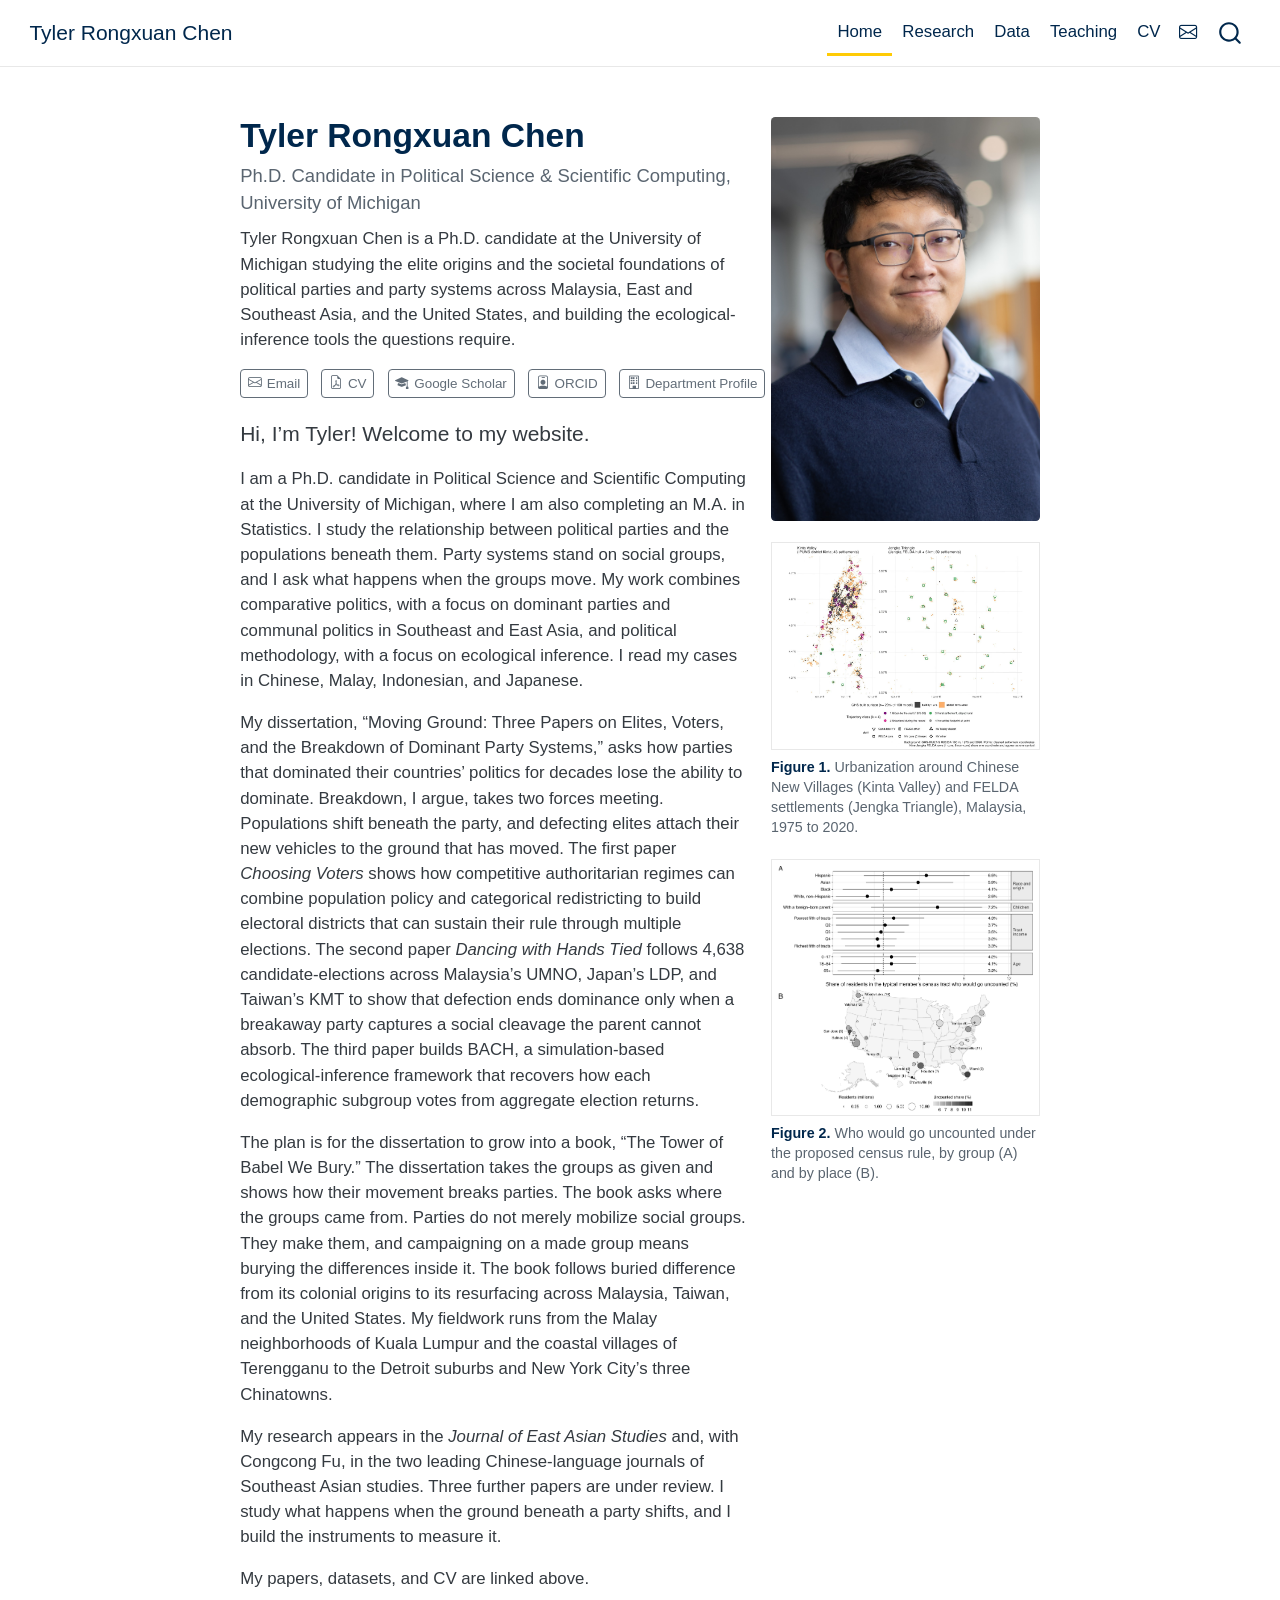
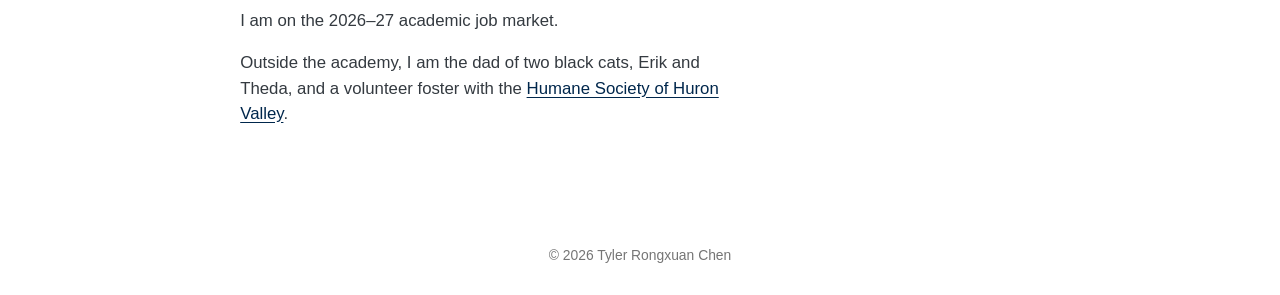
==== index.html @ 6d7e699d "Built site for gh-pages" ====
<!DOCTYPE html>
<html xmlns="http://www.w3.org/1999/xhtml" lang="en" xml:lang="en"><head>

<meta charset="utf-8">
<meta name="generator" content="quarto-1.10.18">

<meta name="viewport" content="width=device-width, initial-scale=1.0, user-scalable=yes">

<meta name="description" content="Tyler Rongxuan Chen is a Ph.D.&nbsp;candidate at the University of Michigan studying the elite origins and the societal foundations of political parties and party systems across Malaysia, East and Southeast Asia, and the United States, and building the ecological-inference tools the questions require.">

<title>Tyler Rongxuan Chen</title>
<style>
/* Default styles provided by pandoc.
** See https://pandoc.org/MANUAL.html#variables-for-html for config info.
*/
span.smallcaps{font-variant: small-caps;}
div.columns{display: flex; gap: 1.5em;}
div.column{flex: auto;}
@media screen {
div.columns{gap: min(4vw, 1.5em);}
div.column{overflow-x: auto;}
}
div.hanging-indent{margin-left: 1.5em; text-indent: -1.5em;}
ul.task-list{list-style: none;}
ul.task-list li input[type="checkbox"] {
  width: 0.8em;
  margin: 0 0.8em 0.2em -1em; /* quarto-specific, see https://github.com/quarto-dev/quarto-cli/issues/4556 */ 
  vertical-align: middle;
}
</style>


<script src="site_libs/quarto-nav/quarto-nav.js"></script>
<script src="site_libs/clipboard/clipboard.min.js"></script>
<script src="site_libs/quarto-search/autocomplete.umd.js"></script>
<script src="site_libs/quarto-search/fuse.min.js"></script>
<script src="site_libs/quarto-search/quarto-search.js"></script>
<meta name="quarto:offset" content="./">
<script src="site_libs/quarto-html/quarto.js" type="module"></script>
<script src="site_libs/quarto-html/tabsets/tabsets.js" type="module"></script>
<script src="site_libs/quarto-html/popper.min.js"></script>
<script src="site_libs/quarto-html/tippy.umd.min.js"></script>
<link href="site_libs/quarto-html/tippy.css" rel="stylesheet">
<link href="site_libs/quarto-html/quarto-syntax-highlighting-64a204ab8560d761af7679ceaba22944.css" rel="stylesheet" id="quarto-text-highlighting-styles">
<script src="site_libs/bootstrap/bootstrap.min.js"></script>
<link href="site_libs/bootstrap/bootstrap-icons.css" rel="stylesheet">
<link href="site_libs/bootstrap/bootstrap-eb3398a969c395e9f1d184f78f2f8f6f.min.css" rel="stylesheet" append-hash="true" id="quarto-bootstrap" data-mode="light">
<script src="site_libs/quarto-contrib/glightbox/glightbox.min.js"></script>
<link href="site_libs/quarto-contrib/glightbox/glightbox.min.css" rel="stylesheet">
<link href="site_libs/quarto-contrib/glightbox/lightbox.css" rel="stylesheet">
<script id="quarto-search-options" type="application/json">{
  "location": "navbar",
  "copy-button": false,
  "collapse-after": 3,
  "panel-placement": "end",
  "type": "overlay",
  "limit": 50,
  "keyboard-shortcut": [
    "f",
    "/",
    "s"
  ],
  "show-item-context": false,
  "language": {
    "search-no-results-text": "No results",
    "search-matching-documents-text": "matching documents",
    "search-copy-link-title": "Copy link to search",
    "search-hide-matches-text": "Hide additional matches",
    "search-more-match-text": "more match in this document",
    "search-more-matches-text": "more matches in this document",
    "search-clear-button-title": "Clear",
    "search-text-placeholder": "",
    "search-detached-cancel-button-title": "Cancel",
    "search-submit-button-title": "Submit",
    "search-label": "Search"
  }
}</script>


<meta property="og:title" content="Tyler Rongxuan Chen">
<meta property="og:description" content="Tyler Rongxuan Chen is a Ph.D.&nbsp;candidate at the University of Michigan studying the elite origins and the societal foundations of political parties and party systems across Malaysia, East and Southeast Asia, and the United States, and building the ecological-inference tools the questions require.">
<meta property="og:image" content="https://tylerrongxuanchen.github.io/assets/profile.jpg">
<meta property="og:site_name" content="Tyler Rongxuan Chen">
<meta name="twitter:title" content="Tyler Rongxuan Chen">
<meta name="twitter:description" content="Tyler Rongxuan Chen is a Ph.D.&nbsp;candidate at the University of Michigan studying the elite origins and the societal foundations of political parties and party systems across Malaysia, East and Southeast Asia, and the United States, and building the ecological-inference tools the questions require.">
<meta name="twitter:image" content="https://tylerrongxuanchen.github.io/assets/profile.jpg">
<meta name="twitter:card" content="summary_large_image">
</head>

<body class="nav-fixed fullcontent quarto-light">

<div id="quarto-search-results"></div>
  <header id="quarto-header" class="headroom fixed-top">
    <nav class="navbar navbar-expand-lg " data-bs-theme="dark">
      <div class="navbar-container container-fluid">
      <div class="navbar-brand-container mx-auto">
    <a class="navbar-brand" href="./index.html">
    <span class="navbar-title">Tyler Rongxuan Chen</span>
    </a>
  </div>
            <div id="quarto-search" class="" title="Search"></div>
          <button class="navbar-toggler" type="button" data-bs-toggle="collapse" data-bs-target="#navbarCollapse" aria-controls="navbarCollapse" role="menu" aria-expanded="false" aria-label="Toggle navigation" onclick="if (window.quartoToggleHeadroom) { window.quartoToggleHeadroom(); }">
  <span class="navbar-toggler-icon"></span>
</button>
          <div class="collapse navbar-collapse" id="navbarCollapse">
            <ul class="navbar-nav navbar-nav-scroll ms-auto">
  <li class="nav-item">
    <a class="nav-link active" href="./index.html" aria-current="page"> 
<span class="menu-text">Home</span></a>
  </li>  
  <li class="nav-item">
    <a class="nav-link" href="./research.html"> 
<span class="menu-text">Research</span></a>
  </li>  
  <li class="nav-item">
    <a class="nav-link" href="./data.html"> 
<span class="menu-text">Data</span></a>
  </li>  
  <li class="nav-item">
    <a class="nav-link" href="./teaching.html"> 
<span class="menu-text">Teaching</span></a>
  </li>  
  <li class="nav-item">
    <a class="nav-link" href="./cv.html"> 
<span class="menu-text">CV</span></a>
  </li>  
  <li class="nav-item compact">
    <a class="nav-link" href="mailto:tylercr@umich.edu"> <i class="bi bi-envelope" role="img" aria-label="Email">
</i> 
<span class="menu-text"></span></a>
  </li>  
</ul>
          </div> <!-- /navcollapse -->
            <div class="quarto-navbar-tools">
</div>
      </div> <!-- /container-fluid -->
    </nav>
</header>
<!-- content -->
<div id="quarto-content" class="quarto-container page-columns page-rows-contents page-layout-article page-navbar">
<!-- sidebar -->
<!-- margin-sidebar -->
    
<!-- main -->
<div class="quarto-about-solana column-body">
  <div class="about-entity">
    <div class="entity-contents">
      <header id="title-block-header" class="quarto-title-block default">
<div class="quarto-title">
<h1 class="title">Tyler Rongxuan Chen</h1>
<p class="subtitle lead">Ph.D.&nbsp;Candidate in Political Science &amp; Scientific Computing, University of Michigan</p>
</div>
<div>
  <div class="description">
    Tyler Rongxuan Chen is a Ph.D.&nbsp;candidate at the University of Michigan studying the elite origins and the societal foundations of political parties and party systems across Malaysia, East and Southeast Asia, and the United States, and building the ecological-inference tools the questions require.
  </div>
</div>
<div class="quarto-title-meta">
  </div>
</header> <div class="about-links">
  <a href="mailto:tylercr@umich.edu" class="about-link" rel="" target="">
    <i class="bi bi-envelope"></i>
     <span class="about-link-text">Email</span>
  </a>
  <a href="/assets/Tyler_Rongxuan_Chen_CV.pdf" class="about-link" rel="" target="">
    <i class="bi bi-file-earmark-pdf"></i>
     <span class="about-link-text">CV</span>
  </a>
  <a href="https://scholar.google.com/citations?user=xayX394AAAAJ&amp;hl=en" class="about-link" rel="" target="">
    <i class="bi bi-mortarboard-fill"></i>
     <span class="about-link-text">Google Scholar</span>
  </a>
  <a href="https://orcid.org/0009-0007-9694-5533" class="about-link" rel="" target="">
    <i class="bi bi-person-badge"></i>
     <span class="about-link-text">ORCID</span>
  </a>
  <a href="https://prod.lsa.umich.edu/polisci/people/graduate-students/tyler-chen.html" class="about-link" rel="" target="">
    <i class="bi bi-building"></i>
     <span class="about-link-text">Department Profile</span>
  </a>
</div>
      <div class="about-contents"><main class="content" id="quarto-document-content">
<div class="policy-figs">
<div class="policy-fig">
<p><a href="assets/fig_urbanization.jpg" class="lightbox" data-glightbox="description: .lightbox-desc-1;" data-gallery="policy-figs"><img src="assets/fig_urbanization.jpg" class="img-fluid" alt="Map of two Malaysian settlement regions, Kinta Valley and the Jengka Triangle, showing built surface in 1975 and added by 2020, with settlements colored by urbanization trajectory."></a></p>
<p><strong>Figure 1.</strong> Urbanization around Chinese New Villages (Kinta Valley) and FELDA settlements (Jengka Triangle), Malaysia, 1975 to 2020.</p>
</div>
<div class="policy-fig">
<p><a href="assets/fig_census_exposure.png" class="lightbox" data-glightbox="description: .lightbox-desc-2;" data-gallery="policy-figs"><img src="assets/fig_census_exposure.png" class="img-fluid" alt="Panel A shows the share of residents in the typical member's census tract who would go uncounted, by race and origin, parentage, tract income, and age. Panel B maps places by number of residents and uncounted share."></a></p>
<p><strong>Figure 2.</strong> Who would go uncounted under the proposed census rule, by group (A) and by place (B).</p>
</div>
</div>
<script>
// On wide screens, move the figures into a column under the photo.
document.addEventListener("DOMContentLoaded", function () {
  var figs = document.querySelector(".policy-figs");
  var img = document.querySelector(".quarto-about-solana .about-entity > img.about-image");
  if (!figs || !img) return;
  var home = document.createComment("policy-figs");
  figs.parentNode.insertBefore(home, figs);
  var col = document.createElement("div");
  col.className = "about-photo-col";
  var mq = window.matchMedia("(min-width: 992px)");
  function place() {
    if (mq.matches) {
      if (!col.parentNode) { img.parentNode.insertBefore(col, img); col.appendChild(img); }
      col.appendChild(figs);
    } else {
      if (col.parentNode) { col.parentNode.insertBefore(img, col); col.remove(); }
      home.parentNode.insertBefore(figs, home.nextSibling);
    }
  }
  place();
  mq.addEventListener("change", place);
});
</script>
<div class="lead">
<p>Hi, I’m Tyler! Welcome to my website.</p>
</div>
<p>I am a Ph.D.&nbsp;candidate in Political Science and Scientific Computing at the University of Michigan, where I am also completing an M.A.&nbsp;in Statistics. I study the relationship between political parties and the populations beneath them. Party systems stand on social groups, and I ask what happens when the groups move. My work combines comparative politics, with a focus on dominant parties and communal politics in Southeast and East Asia, and political methodology, with a focus on ecological inference. I read my cases in Chinese, Malay, Indonesian, and Japanese.</p>
<p>My dissertation, “Moving Ground: Three Papers on Elites, Voters, and the Breakdown of Dominant Party Systems,” asks how parties that dominated their countries’ politics for decades lose the ability to dominate. Breakdown, I argue, takes two forces meeting. Populations shift beneath the party, and defecting elites attach their new vehicles to the ground that has moved. The first paper <em>Choosing Voters</em> shows how competitive authoritarian regimes can combine population policy and categorical redistricting to build electoral districts that can sustain their rule through multiple elections. The second paper <em>Dancing with Hands Tied</em> follows 4,638 candidate-elections across Malaysia’s UMNO, Japan’s LDP, and Taiwan’s KMT to show that defection ends dominance only when a breakaway party captures a social cleavage the parent cannot absorb. The third paper builds BACH, a simulation-based ecological-inference framework that recovers how each demographic subgroup votes from aggregate election returns.</p>
<p>The plan is for the dissertation to grow into a book, “The Tower of Babel We Bury.” The dissertation takes the groups as given and shows how their movement breaks parties. The book asks where the groups came from. Parties do not merely mobilize social groups. They make them, and campaigning on a made group means burying the differences inside it. The book follows buried difference from its colonial origins to its resurfacing across Malaysia, Taiwan, and the United States. My fieldwork runs from the Malay neighborhoods of Kuala Lumpur and the coastal villages of Terengganu to the Detroit suburbs and New York City’s three Chinatowns.</p>
<p>My research appears in the <em>Journal of East Asian Studies</em> and, with Congcong Fu, in the two leading Chinese-language journals of Southeast Asian studies. Three further papers are under review. I study what happens when the ground beneath a party shifts, and I build the instruments to measure it.</p>
<p>My papers, datasets, and CV are linked above.</p>
<p>I am on the 2026–27 academic job market.</p>
<p>Outside the academy, I am the dad of two black cats, Erik and Theda, and a volunteer foster with the <a href="https://www.hshv.org/">Humane Society of Huron Valley</a>.</p>
<script type="application/ld+json">
{
  "@context": "https://schema.org",
  "@type": "Person",
  "@id": "https://tylerrongxuanchen.github.io/#person",
  "name": "Tyler Rongxuan Chen",
  "url": "https://tylerrongxuanchen.github.io/",
  "image": "https://tylerrongxuanchen.github.io/assets/profile.jpg",
  "jobTitle": "Ph.D. Candidate in Political Science and Scientific Computing",
  "description": "Political scientist studying the elite origins and the societal foundations of political parties and party systems, and building ecological-inference tools to recover group voting behavior, with fieldwork and data work on Malaysia, Taiwan, Japan, Indonesia, and the United States.",
  "email": "mailto:tylercr@umich.edu",
  "affiliation": {
    "@type": "CollegeOrUniversity",
    "name": "University of Michigan",
    "department": "Department of Political Science"
  },
  "alumniOf": {
    "@type": "CollegeOrUniversity",
    "name": "University of Michigan"
  },
  "knowsAbout": [
    "Comparative politics",
    "Political methodology",
    "Political parties and party systems",
    "Elections and electoral behavior",
    "Ecological inference",
    "Spatial analysis",
    "Measurement error",
    "Ethnic and urban-rural cleavages",
    "Malaysian politics",
    "Southeast Asian politics",
    "East Asian politics"
  ],
  "knowsLanguage": ["English", "Chinese", "Malay", "Indonesian", "Japanese"],
  "identifier": {
    "@type": "PropertyValue",
    "propertyID": "ORCID",
    "value": "0009-0007-9694-5533",
    "url": "https://orcid.org/0009-0007-9694-5533"
  },
  "sameAs": [
    "https://orcid.org/0009-0007-9694-5533",
    "https://scholar.google.com/citations?user=xayX394AAAAJ&hl=en",
    "https://prod.lsa.umich.edu/polisci/people/graduate-students/tyler-chen.html",
    "https://github.com/tylerrongxuanchen"
  ]
}
</script>


<div class="hidden" aria-hidden="true">
<div class="glightbox-desc lightbox-desc-1">
<p>Urbanization around Chinese New Villages (Kinta Valley) and FELDA settlements (Jengka Triangle), Malaysia. Built surface from GHS-BUILT-S, 1975 and 2020.</p>
</div>
<div class="glightbox-desc lightbox-desc-2">
<p>Who would go uncounted under the proposed census rule. (A) By group. (B) By place.</p>
</div>
</div>
</main></div>
    </div>
    <img src="assets/profile.jpg" class="about-image
  rounded " style="width: 16em;">
  </div>
</div>
 <!-- /main -->
<script id="quarto-html-after-body" type="application/javascript">
  window.document.addEventListener("DOMContentLoaded", function (event) {
    const isCodeAnnotation = (el) => {
      for (const clz of el.classList) {
        if (clz.startsWith('code-annotation-')) {                     
          return true;
        }
      }
      return false;
    }
    const onCopySuccess = function(e) {
      // button target
      const button = e.trigger;
      // don't keep focus
      button.blur();
      // flash "checked"
      button.classList.add('code-copy-button-checked');
      var currentTitle = button.getAttribute("title");
      button.setAttribute("title", "Copied!");
      let tooltip;
      if (window.bootstrap) {
        button.setAttribute("data-bs-toggle", "tooltip");
        button.setAttribute("data-bs-placement", "left");
        button.setAttribute("data-bs-title", "Copied!");
        tooltip = new bootstrap.Tooltip(button, 
          { trigger: "manual", 
            customClass: "code-copy-button-tooltip",
            offset: [0, -8]});
        tooltip.show();    
      }
      setTimeout(function() {
        if (tooltip) {
          tooltip.hide();
          button.removeAttribute("data-bs-title");
          button.removeAttribute("data-bs-toggle");
          button.removeAttribute("data-bs-placement");
        }
        button.setAttribute("title", currentTitle);
        button.classList.remove('code-copy-button-checked');
      }, 1000);
      // clear code selection
      e.clearSelection();
    }
    const getTextToCopy = function(trigger) {
      const outerScaffold = trigger.parentElement.cloneNode(true);
      const codeEl = outerScaffold.querySelector('code');
      for (const childEl of codeEl.children) {
        if (isCodeAnnotation(childEl)) {
          childEl.remove();
        }
      }
      return codeEl.innerText;
    }
    const clipboard = new window.ClipboardJS('.code-copy-button:not([data-in-quarto-modal])', {
      text: getTextToCopy
    });
    clipboard.on('success', onCopySuccess);
    if (window.document.getElementById('quarto-embedded-source-code-modal')) {
      const clipboardModal = new window.ClipboardJS('.code-copy-button[data-in-quarto-modal]', {
        text: getTextToCopy,
        container: window.document.getElementById('quarto-embedded-source-code-modal')
      });
      clipboardModal.on('success', onCopySuccess);
    }
      var localhostRegex = new RegExp(/^(?:http|https):\/\/localhost\:?[0-9]*\//);
      var mailtoRegex = new RegExp(/^mailto:/);
        var filterRegex = new RegExp("https:\/\/tylerrongxuanchen\.github\.io");
      var isInternal = (href) => {
          return filterRegex.test(href) || localhostRegex.test(href) || mailtoRegex.test(href);
      }
      // Inspect non-navigation links and adorn them if external
     var links = window.document.querySelectorAll('a[href]:not(.nav-link):not(.navbar-brand):not(.toc-action):not(.sidebar-link):not(.sidebar-item-toggle):not(.pagination-link):not(.no-external):not([aria-hidden]):not(.dropdown-item):not(.quarto-navigation-tool):not(.about-link)');
      for (var i=0; i<links.length; i++) {
        const link = links[i];
        if (!isInternal(link.href)) {
          // undo the damage that might have been done by quarto-nav.js in the case of
          // links that we want to consider external
          if (link.dataset.originalHref !== undefined) {
            link.href = link.dataset.originalHref;
          }
            // target, if specified
            link.setAttribute("target", "_blank");
            if (link.getAttribute("rel") === null) {
              link.setAttribute("rel", "noopener");
            }
        }
      }
    function tippyHover(el, contentFn, onTriggerFn, onUntriggerFn) {
      const config = {
        allowHTML: true,
        maxWidth: 500,
        delay: 100,
        arrow: false,
        appendTo: function(el) {
            return el.parentElement;
        },
        interactive: true,
        interactiveBorder: 10,
        theme: 'quarto',
        placement: 'bottom-start',
      };
      if (contentFn) {
        config.content = contentFn;
      }
      if (onTriggerFn) {
        config.onTrigger = onTriggerFn;
      }
      if (onUntriggerFn) {
        config.onUntrigger = onUntriggerFn;
      }
      window.tippy(el, config); 
    }
    const noterefs = window.document.querySelectorAll('a[role="doc-noteref"]');
    for (var i=0; i<noterefs.length; i++) {
      const ref = noterefs[i];
      tippyHover(ref, function() {
        // use id or data attribute instead here
        let href = ref.getAttribute('data-footnote-href') || ref.getAttribute('href');
        try { href = new URL(href).hash; } catch {}
        const id = href.replace(/^#\/?/, "");
        const note = window.document.getElementById(id);
        if (note) {
          return note.innerHTML;
        } else {
          return "";
        }
      });
    }
    const xrefs = window.document.querySelectorAll('a.quarto-xref');
    const processXRef = (id, note) => {
      // Strip column container classes
      const stripColumnClz = (el) => {
        el.classList.remove("page-full", "page-columns");
        if (el.children) {
          for (const child of el.children) {
            stripColumnClz(child);
          }
        }
      }
      stripColumnClz(note)
      if (id === null || id.startsWith('sec-')) {
        // Special case sections, only their first couple elements
        const container = document.createElement("div");
        if (note.children && note.children.length > 2) {
          container.appendChild(note.children[0].cloneNode(true));
          for (let i = 1; i < note.children.length; i++) {
            const child = note.children[i];
            if (child.tagName === "P" && child.innerText === "") {
              continue;
            } else {
              container.appendChild(child.cloneNode(true));
              break;
            }
          }
          if (window.Quarto?.typesetMath) {
            window.Quarto.typesetMath(container);
          }
          return container.innerHTML
        } else {
          if (window.Quarto?.typesetMath) {
            window.Quarto.typesetMath(note);
          }
          return note.innerHTML;
        }
      } else {
        // Remove any anchor links if they are present
        const anchorLink = note.querySelector('a.anchorjs-link');
        if (anchorLink) {
          anchorLink.remove();
        }
        if (window.Quarto?.typesetMath) {
          window.Quarto.typesetMath(note);
        }
        if (note.classList.contains("callout")) {
          return note.outerHTML;
        } else {
          return note.innerHTML;
        }
      }
    }
    for (var i=0; i<xrefs.length; i++) {
      const xref = xrefs[i];
      tippyHover(xref, undefined, function(instance) {
        instance.disable();
        let url = xref.getAttribute('href');
        let hash = undefined; 
        if (url.startsWith('#')) {
          hash = url;
        } else {
          try { hash = new URL(url).hash; } catch {}
        }
        if (hash) {
          const id = hash.replace(/^#\/?/, "");
          const note = window.document.getElementById(id);
          if (note !== null) {
            try {
              const html = processXRef(id, note.cloneNode(true));
              instance.setContent(html);
            } finally {
              instance.enable();
              instance.show();
            }
          } else {
            // See if we can fetch this
            fetch(url.split('#')[0])
            .then(res => res.text())
            .then(html => {
              const parser = new DOMParser();
              const htmlDoc = parser.parseFromString(html, "text/html");
              const note = htmlDoc.getElementById(id);
              if (note !== null) {
                const html = processXRef(id, note);
                instance.setContent(html);
              } 
            }).finally(() => {
              instance.enable();
              instance.show();
            });
          }
        } else {
          // See if we can fetch a full url (with no hash to target)
          // This is a special case and we should probably do some content thinning / targeting
          fetch(url)
          .then(res => res.text())
          .then(html => {
            const parser = new DOMParser();
            const htmlDoc = parser.parseFromString(html, "text/html");
            const note = htmlDoc.querySelector('main.content');
            if (note !== null) {
              // This should only happen for chapter cross references
              // (since there is no id in the URL)
              // remove the first header
              if (note.children.length > 0 && note.children[0].tagName === "HEADER") {
                note.children[0].remove();
              }
              const html = processXRef(null, note);
              instance.setContent(html);
            } 
          }).finally(() => {
            instance.enable();
            instance.show();
          });
        }
      }, function(instance) {
      });
    }
        let selectedAnnoteEl;
        const selectorForAnnotation = ( cell, annotation) => {
          let cellAttr = 'data-code-cell="' + cell + '"';
          let lineAttr = 'data-code-annotation="' +  annotation + '"';
          const selector = 'span[' + cellAttr + '][' + lineAttr + ']';
          return selector;
        }
        const selectCodeLines = (annoteEl) => {
          const doc = window.document;
          const targetCell = annoteEl.getAttribute("data-target-cell");
          const targetAnnotation = annoteEl.getAttribute("data-target-annotation");
          const annoteSpan = window.document.querySelector(selectorForAnnotation(targetCell, targetAnnotation));
          const lines = annoteSpan.getAttribute("data-code-lines").split(",");
          const lineIds = lines.map((line) => {
            return targetCell + "-" + line;
          })
          let top = null;
          let height = null;
          let parent = null;
          if (lineIds.length > 0) {
              //compute the position of the single el (top and bottom and make a div)
              const el = window.document.getElementById(lineIds[0]);
              top = el.offsetTop;
              height = el.offsetHeight;
              parent = el.parentElement.parentElement;
            if (lineIds.length > 1) {
              const lastEl = window.document.getElementById(lineIds[lineIds.length - 1]);
              const bottom = lastEl.offsetTop + lastEl.offsetHeight;
              height = bottom - top;
            }
            if (top !== null && height !== null && parent !== null) {
              // cook up a div (if necessary) and position it 
              let div = window.document.getElementById("code-annotation-line-highlight");
              if (div === null) {
                div = window.document.createElement("div");
                div.setAttribute("id", "code-annotation-line-highlight");
                div.style.position = 'absolute';
                parent.appendChild(div);
              }
              div.style.top = top - 2 + "px";
              div.style.height = height + 4 + "px";
              div.style.left = 0;
              let gutterDiv = window.document.getElementById("code-annotation-line-highlight-gutter");
              if (gutterDiv === null) {
                gutterDiv = window.document.createElement("div");
                gutterDiv.setAttribute("id", "code-annotation-line-highlight-gutter");
                gutterDiv.style.position = 'absolute';
                const codeCell = window.document.getElementById(targetCell);
                const gutter = codeCell.querySelector('.code-annotation-gutter');
                gutter.appendChild(gutterDiv);
              }
              gutterDiv.style.top = top - 2 + "px";
              gutterDiv.style.height = height + 4 + "px";
            }
            selectedAnnoteEl = annoteEl;
          }
        };
        const unselectCodeLines = () => {
          const elementsIds = ["code-annotation-line-highlight", "code-annotation-line-highlight-gutter"];
          elementsIds.forEach((elId) => {
            const div = window.document.getElementById(elId);
            if (div) {
              div.remove();
            }
          });
          selectedAnnoteEl = undefined;
        };
          // Handle positioning of the toggle
      window.addEventListener(
        "resize",
        throttle(() => {
          elRect = undefined;
          if (selectedAnnoteEl) {
            selectCodeLines(selectedAnnoteEl);
          }
        }, 10)
      );
      function throttle(fn, ms) {
      let throttle = false;
      let timer;
        return (...args) => {
          if(!throttle) { // first call gets through
              fn.apply(this, args);
              throttle = true;
          } else { // all the others get throttled
              if(timer) clearTimeout(timer); // cancel #2
              timer = setTimeout(() => {
                fn.apply(this, args);
                timer = throttle = false;
              }, ms);
          }
        };
      }
        // Attach click handler to the DT
        const annoteDls = window.document.querySelectorAll('dt[data-target-cell]');
        for (const annoteDlNode of annoteDls) {
          annoteDlNode.addEventListener('click', (event) => {
            const clickedEl = event.target;
            if (clickedEl !== selectedAnnoteEl) {
              unselectCodeLines();
              const activeEl = window.document.querySelector('dt[data-target-cell].code-annotation-active');
              if (activeEl) {
                activeEl.classList.remove('code-annotation-active');
              }
              selectCodeLines(clickedEl);
              clickedEl.classList.add('code-annotation-active');
            } else {
              // Unselect the line
              unselectCodeLines();
              clickedEl.classList.remove('code-annotation-active');
            }
          });
        }
    const findCites = (el) => {
      const parentEl = el.parentElement;
      if (parentEl) {
        const cites = parentEl.dataset.cites;
        if (cites) {
          return {
            el,
            cites: cites.split(' ')
          };
        } else {
          return findCites(el.parentElement)
        }
      } else {
        return undefined;
      }
    };
    var bibliorefs = window.document.querySelectorAll('a[role="doc-biblioref"]');
    for (var i=0; i<bibliorefs.length; i++) {
      const ref = bibliorefs[i];
      const citeInfo = findCites(ref);
      if (citeInfo) {
        tippyHover(citeInfo.el, function() {
          var popup = window.document.createElement('div');
          citeInfo.cites.forEach(function(cite) {
            var citeDiv = window.document.createElement('div');
            citeDiv.classList.add('hanging-indent');
            citeDiv.classList.add('csl-entry');
            var biblioDiv = window.document.getElementById('ref-' + cite);
            if (biblioDiv) {
              citeDiv.innerHTML = biblioDiv.innerHTML;
            }
            popup.appendChild(citeDiv);
          });
          return popup.innerHTML;
        });
      }
    }
  });
  </script>
</div> <!-- /content -->
<footer class="footer">
  <div class="nav-footer">
    <div class="nav-footer-left">
      &nbsp;
    </div>   
    <div class="nav-footer-center">
<p>© 2026 Tyler Rongxuan Chen</p>
</div>
    <div class="nav-footer-right">
      &nbsp;
    </div>
  </div>
</footer>
<script>var lightboxQuarto = GLightbox({"closeEffect":"zoom","descPosition":"bottom","loop":false,"openEffect":"zoom","selector":".lightbox"});
(function() {
  let previousOnload = window.onload;
  window.onload = () => {
    if (previousOnload) {
      previousOnload();
    }
    lightboxQuarto.on('slide_before_load', (data) => {
      const { slideIndex, slideNode, slideConfig, player, trigger } = data;
      const href = trigger.getAttribute('href');
      if (href !== null) {
        const imgEl = window.document.querySelector(`a[href="${href}"] img`);
        if (imgEl !== null) {
          const srcAttr = imgEl.getAttribute("src");
          if (srcAttr && srcAttr.startsWith("data:")) {
            slideConfig.href = srcAttr;
          }
        }
      } 
    });
  
    lightboxQuarto.on('slide_after_load', (data) => {
      const { slideIndex, slideNode, slideConfig, player, trigger } = data;
      if (window.Quarto?.typesetMath) {
        window.Quarto.typesetMath(slideNode);
      }
    });
  
  };
  
})();
          </script>




</body></html>
---- site_libs/quarto-html/tippy.css ----
.tippy-box[data-animation=fade][data-state=hidden]{opacity:0}[data-tippy-root]{max-width:calc(100vw - 10px)}.tippy-box{position:relative;background-color:#333;color:#fff;border-radius:4px;font-size:14px;line-height:1.4;white-space:normal;outline:0;transition-property:transform,visibility,opacity}.tippy-box[data-placement^=top]>.tippy-arrow{bottom:0}.tippy-box[data-placement^=top]>.tippy-arrow:before{bottom:-7px;left:0;border-width:8px 8px 0;border-top-color:initial;transform-origin:center top}.tippy-box[data-placement^=bottom]>.tippy-arrow{top:0}.tippy-box[data-placement^=bottom]>.tippy-arrow:before{top:-7px;left:0;border-width:0 8px 8px;border-bottom-color:initial;transform-origin:center bottom}.tippy-box[data-placement^=left]>.tippy-arrow{right:0}.tippy-box[data-placement^=left]>.tippy-arrow:before{border-width:8px 0 8px 8px;border-left-color:initial;right:-7px;transform-origin:center left}.tippy-box[data-placement^=right]>.tippy-arrow{left:0}.tippy-box[data-placement^=right]>.tippy-arrow:before{left:-7px;border-width:8px 8px 8px 0;border-right-color:initial;transform-origin:center right}.tippy-box[data-inertia][data-state=visible]{transition-timing-function:cubic-bezier(.54,1.5,.38,1.11)}.tippy-arrow{width:16px;height:16px;color:#333}.tippy-arrow:before{content:"";position:absolute;border-color:transparent;border-style:solid}.tippy-content{position:relative;padding:5px 9px;z-index:1}
---- site_libs/quarto-html/quarto-syntax-highlighting-64a204ab8560d761af7679ceaba22944.css ----
/* quarto syntax highlight colors */
:root {
  --quarto-hl-ot-color: #003B4F;
  --quarto-hl-at-color: #657422;
  --quarto-hl-ss-color: #20794D;
  --quarto-hl-an-color: #5E5E5E;
  --quarto-hl-fu-color: #4758AB;
  --quarto-hl-st-color: #20794D;
  --quarto-hl-cf-color: #003B4F;
  --quarto-hl-op-color: #5E5E5E;
  --quarto-hl-er-color: #AD0000;
  --quarto-hl-bn-color: #AD0000;
  --quarto-hl-al-color: #AD0000;
  --quarto-hl-va-color: #111111;
  --quarto-hl-bu-color: inherit;
  --quarto-hl-ex-color: inherit;
  --quarto-hl-pp-color: #AD0000;
  --quarto-hl-in-color: #5E5E5E;
  --quarto-hl-vs-color: #20794D;
  --quarto-hl-wa-color: #5E5E5E;
  --quarto-hl-do-color: #5E5E5E;
  --quarto-hl-im-color: #00769E;
  --quarto-hl-ch-color: #20794D;
  --quarto-hl-dt-color: #AD0000;
  --quarto-hl-fl-color: #AD0000;
  --quarto-hl-co-color: #5E5E5E;
  --quarto-hl-cv-color: #5E5E5E;
  --quarto-hl-cn-color: #8f5902;
  --quarto-hl-sc-color: #5E5E5E;
  --quarto-hl-dv-color: #AD0000;
  --quarto-hl-kw-color: #003B4F;
}

/* other quarto variables */
:root {
  --quarto-font-monospace: SFMono-Regular, Menlo, Monaco, Consolas, "Liberation Mono", "Courier New", monospace;
}

/* syntax highlight based on Pandoc's rules */
pre > code.sourceCode > span {
  color: #003B4F;
}

code.sourceCode > span {
  color: #003B4F;
}

div.sourceCode,
div.sourceCode pre.sourceCode {
  color: #003B4F;
}

/* Normal */
code span {
  color: #003B4F;
}

/* Alert */
code span.al {
  color: #AD0000;
  font-style: inherit;
}

/* Annotation */
code span.an {
  color: #5E5E5E;
  font-style: inherit;
}

/* Attribute */
code span.at {
  color: #657422;
  font-style: inherit;
}

/* BaseN */
code span.bn {
  color: #AD0000;
  font-style: inherit;
}

/* BuiltIn */
code span.bu {
  font-style: inherit;
}

/* ControlFlow */
code span.cf {
  color: #003B4F;
  font-weight: bold;
  font-style: inherit;
}

/* Char */
code span.ch {
  color: #20794D;
  font-style: inherit;
}

/* Constant */
code span.cn {
  color: #8f5902;
  font-style: inherit;
}

/* Comment */
code span.co {
  color: #5E5E5E;
  font-style: inherit;
}

/* CommentVar */
code span.cv {
  color: #5E5E5E;
  font-style: italic;
}

/* Documentation */
code span.do {
  color: #5E5E5E;
  font-style: italic;
}

/* DataType */
code span.dt {
  color: #AD0000;
  font-style: inherit;
}

/* DecVal */
code span.dv {
  color: #AD0000;
  font-style: inherit;
}

/* Error */
code span.er {
  color: #AD0000;
  font-style: inherit;
}

/* Extension */
code span.ex {
  font-style: inherit;
}

/* Float */
code span.fl {
  color: #AD0000;
  font-style: inherit;
}

/* Function */
code span.fu {
  color: #4758AB;
  font-style: inherit;
}

/* Import */
code span.im {
  color: #00769E;
  font-style: inherit;
}

/* Information */
code span.in {
  color: #5E5E5E;
  font-style: inherit;
}

/* Keyword */
code span.kw {
  color: #003B4F;
  font-weight: bold;
  font-style: inherit;
}

/* Operator */
code span.op {
  color: #5E5E5E;
  font-style: inherit;
}

/* Other */
code span.ot {
  color: #003B4F;
  font-style: inherit;
}

/* Preprocessor */
code span.pp {
  color: #AD0000;
  font-style: inherit;
}

/* SpecialChar */
code span.sc {
  color: #5E5E5E;
  font-style: inherit;
}

/* SpecialString */
code span.ss {
  color: #20794D;
  font-style: inherit;
}

/* String */
code span.st {
  color: #20794D;
  font-style: inherit;
}

/* Variable */
code span.va {
  color: #111111;
  font-style: inherit;
}

/* VerbatimString */
code span.vs {
  color: #20794D;
  font-style: inherit;
}

/* Warning */
code span.wa {
  color: #5E5E5E;
  font-style: italic;
}

.prevent-inlining {
  content: "</";
}

/*# sourceMappingURL=9d8d5bb603a83b8298b89080a598c93b.css.map */
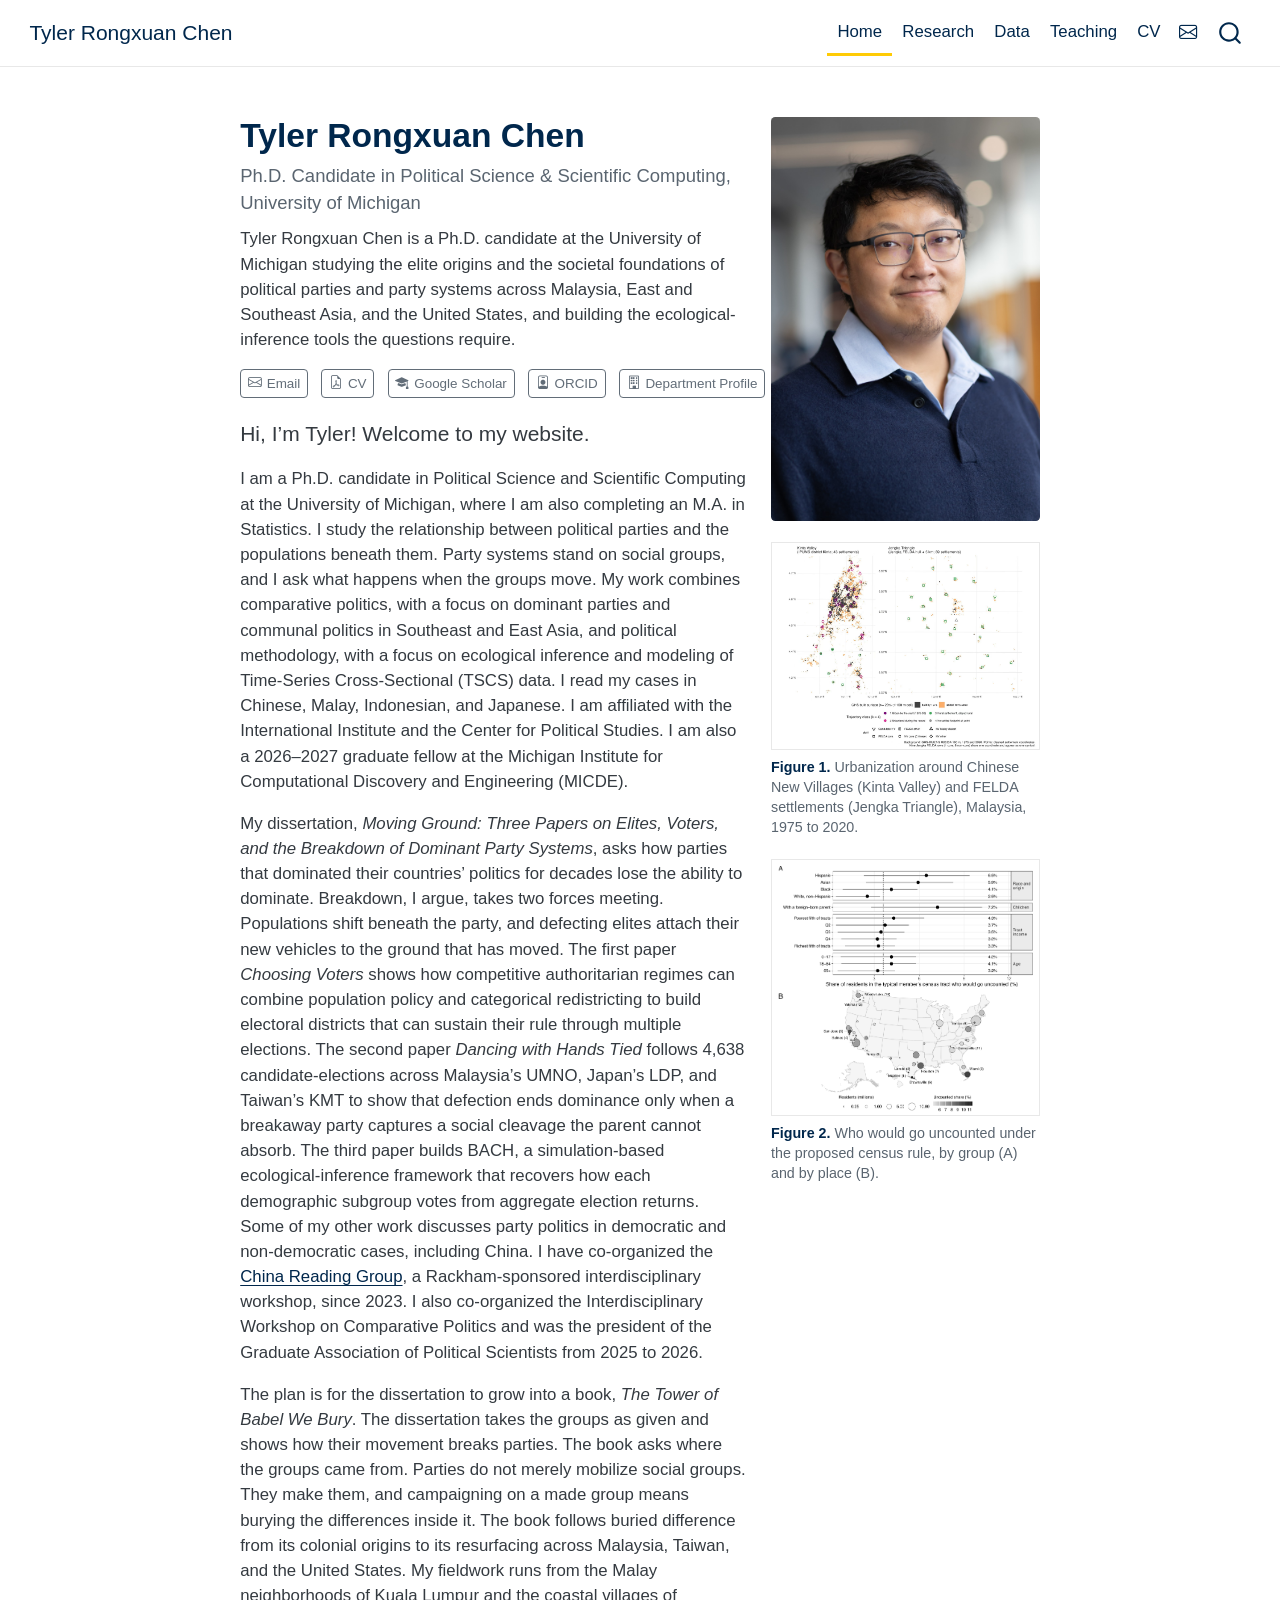
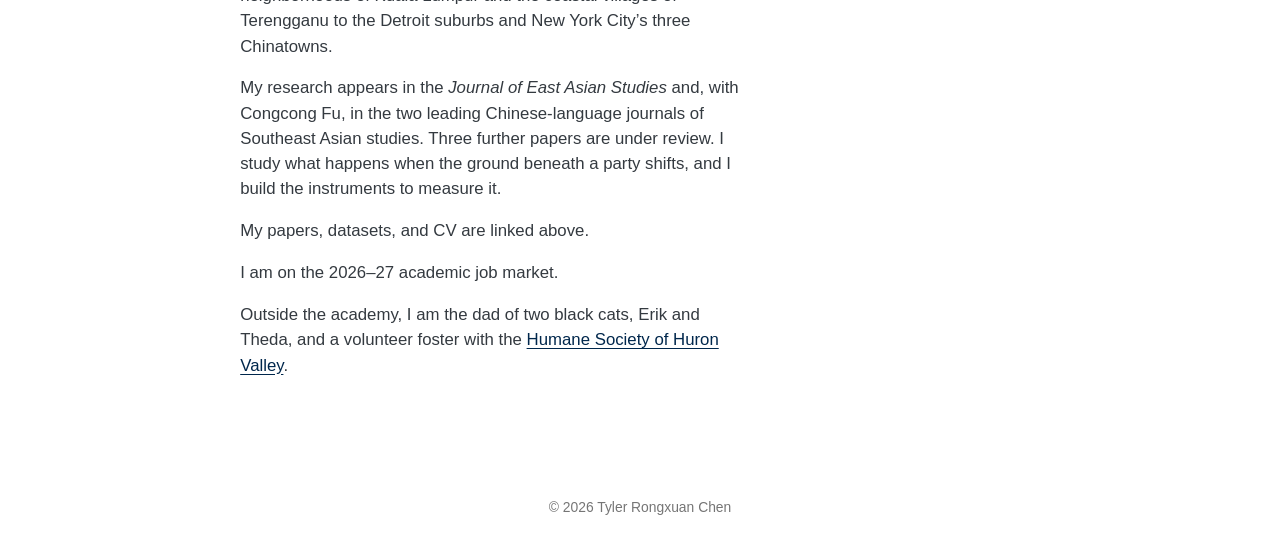
==== commit 2100810b: "Built site for gh-pages" ====
--- a/index.html
+++ b/index.html
@@ -217,9 +217,9 @@
 <div class="lead">
 <p>Hi, I’m Tyler! Welcome to my website.</p>
 </div>
-<p>I am a Ph.D.&nbsp;candidate in Political Science and Scientific Computing at the University of Michigan, where I am also completing an M.A.&nbsp;in Statistics. I study the relationship between political parties and the populations beneath them. Party systems stand on social groups, and I ask what happens when the groups move. My work combines comparative politics, with a focus on dominant parties and communal politics in Southeast and East Asia, and political methodology, with a focus on ecological inference. I read my cases in Chinese, Malay, Indonesian, and Japanese.</p>
-<p>My dissertation, “Moving Ground: Three Papers on Elites, Voters, and the Breakdown of Dominant Party Systems,” asks how parties that dominated their countries’ politics for decades lose the ability to dominate. Breakdown, I argue, takes two forces meeting. Populations shift beneath the party, and defecting elites attach their new vehicles to the ground that has moved. The first paper <em>Choosing Voters</em> shows how competitive authoritarian regimes can combine population policy and categorical redistricting to build electoral districts that can sustain their rule through multiple elections. The second paper <em>Dancing with Hands Tied</em> follows 4,638 candidate-elections across Malaysia’s UMNO, Japan’s LDP, and Taiwan’s KMT to show that defection ends dominance only when a breakaway party captures a social cleavage the parent cannot absorb. The third paper builds BACH, a simulation-based ecological-inference framework that recovers how each demographic subgroup votes from aggregate election returns.</p>
-<p>The plan is for the dissertation to grow into a book, “The Tower of Babel We Bury.” The dissertation takes the groups as given and shows how their movement breaks parties. The book asks where the groups came from. Parties do not merely mobilize social groups. They make them, and campaigning on a made group means burying the differences inside it. The book follows buried difference from its colonial origins to its resurfacing across Malaysia, Taiwan, and the United States. My fieldwork runs from the Malay neighborhoods of Kuala Lumpur and the coastal villages of Terengganu to the Detroit suburbs and New York City’s three Chinatowns.</p>
+<p>I am a Ph.D.&nbsp;candidate in Political Science and Scientific Computing at the University of Michigan, where I am also completing an M.A.&nbsp;in Statistics. I study the relationship between political parties and the populations beneath them. Party systems stand on social groups, and I ask what happens when the groups move. My work combines comparative politics, with a focus on dominant parties and communal politics in Southeast and East Asia, and political methodology, with a focus on ecological inference and modeling of Time-Series Cross-Sectional (TSCS) data. I read my cases in Chinese, Malay, Indonesian, and Japanese. I am affiliated with the International Institute and the Center for Political Studies. I am also a 2026–2027 graduate fellow at the Michigan Institute for Computational Discovery and Engineering (MICDE).</p>
+<p>My dissertation, <em>Moving Ground: Three Papers on Elites, Voters, and the Breakdown of Dominant Party Systems</em>, asks how parties that dominated their countries’ politics for decades lose the ability to dominate. Breakdown, I argue, takes two forces meeting. Populations shift beneath the party, and defecting elites attach their new vehicles to the ground that has moved. The first paper <em>Choosing Voters</em> shows how competitive authoritarian regimes can combine population policy and categorical redistricting to build electoral districts that can sustain their rule through multiple elections. The second paper <em>Dancing with Hands Tied</em> follows 4,638 candidate-elections across Malaysia’s UMNO, Japan’s LDP, and Taiwan’s KMT to show that defection ends dominance only when a breakaway party captures a social cleavage the parent cannot absorb. The third paper builds BACH, a simulation-based ecological-inference framework that recovers how each demographic subgroup votes from aggregate election returns. Some of my other work discusses party politics in democratic and non-democratic cases, including China. I have co-organized the <a href="https://sites.lsa.umich.edu/crg/">China Reading Group</a>, a Rackham-sponsored interdisciplinary workshop, since 2023. I also co-organized the Interdisciplinary Workshop on Comparative Politics and was the president of the Graduate Association of Political Scientists from 2025 to 2026.</p>
+<p>The plan is for the dissertation to grow into a book, <em>The Tower of Babel We Bury</em>. The dissertation takes the groups as given and shows how their movement breaks parties. The book asks where the groups came from. Parties do not merely mobilize social groups. They make them, and campaigning on a made group means burying the differences inside it. The book follows buried difference from its colonial origins to its resurfacing across Malaysia, Taiwan, and the United States. My fieldwork runs from the Malay neighborhoods of Kuala Lumpur and the coastal villages of Terengganu to the Detroit suburbs and New York City’s three Chinatowns.</p>
 <p>My research appears in the <em>Journal of East Asian Studies</em> and, with Congcong Fu, in the two leading Chinese-language journals of Southeast Asian studies. Three further papers are under review. I study what happens when the ground beneath a party shifts, and I build the instruments to measure it.</p>
 <p>My papers, datasets, and CV are linked above.</p>
 <p>I am on the 2026–27 academic job market.</p>
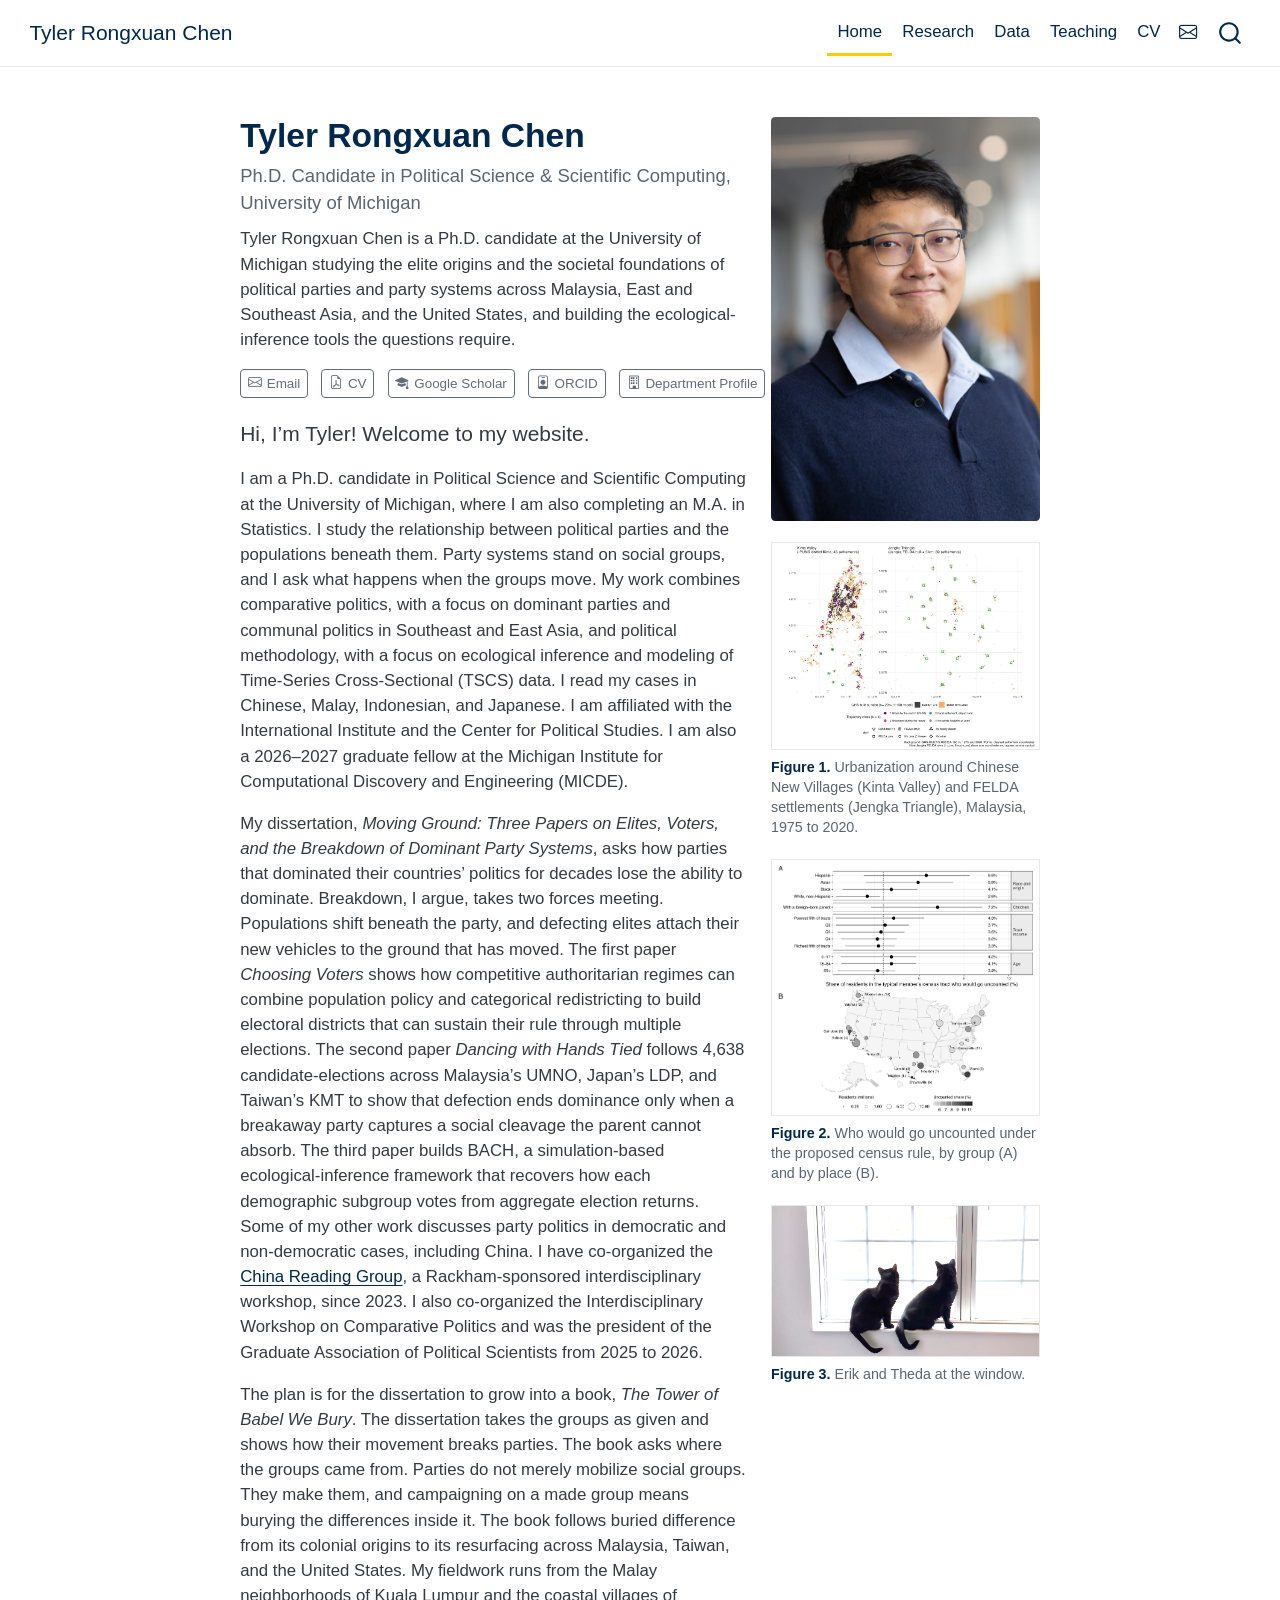
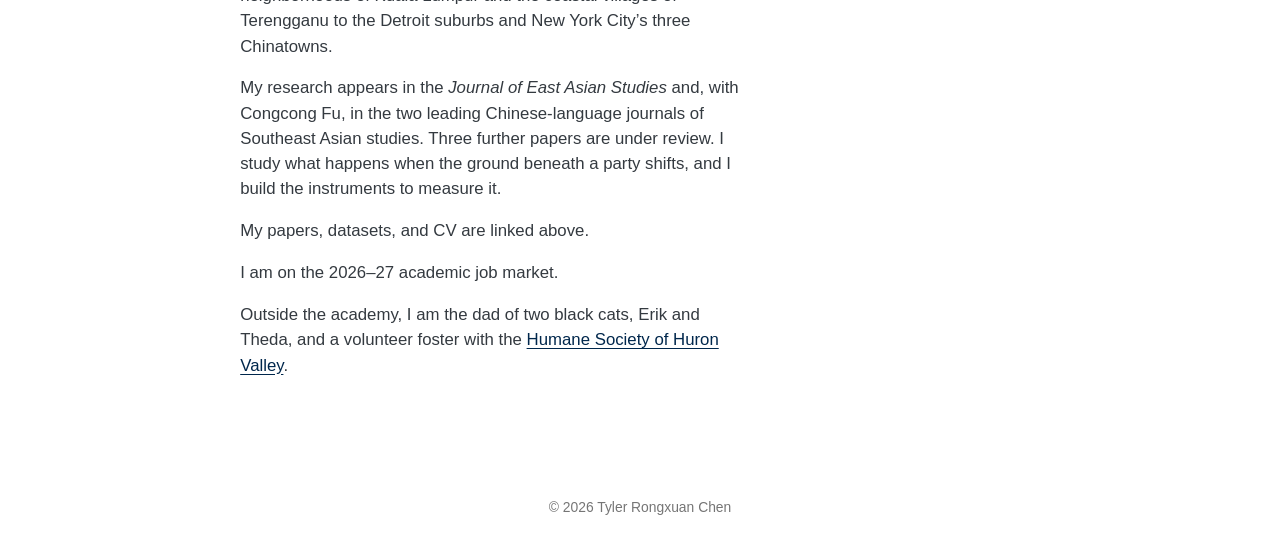
==== commit 65f1ad11: "Built site for gh-pages" ====
--- a/index.html
+++ b/index.html
@@ -182,12 +182,16 @@
       <div class="about-contents"><main class="content" id="quarto-document-content">
 <div class="policy-figs">
 <div class="policy-fig">
-<p><a href="assets/fig_urbanization.jpg" class="lightbox" data-glightbox="description: .lightbox-desc-1;" data-gallery="policy-figs"><img src="assets/fig_urbanization.jpg" class="img-fluid" alt="Map of two Malaysian settlement regions, Kinta Valley and the Jengka Triangle, showing built surface in 1975 and added by 2020, with settlements colored by urbanization trajectory."></a></p>
+<p><a href="assets/fig_urbanization.jpg" class="lightbox" data-gallery="policy-figs" data-glightbox="description: .lightbox-desc-1;"><img src="assets/fig_urbanization.jpg" class="img-fluid" alt="Map of two Malaysian settlement regions, Kinta Valley and the Jengka Triangle, showing built surface in 1975 and added by 2020, with settlements colored by urbanization trajectory."></a></p>
 <p><strong>Figure 1.</strong> Urbanization around Chinese New Villages (Kinta Valley) and FELDA settlements (Jengka Triangle), Malaysia, 1975 to 2020.</p>
 </div>
 <div class="policy-fig">
-<p><a href="assets/fig_census_exposure.png" class="lightbox" data-glightbox="description: .lightbox-desc-2;" data-gallery="policy-figs"><img src="assets/fig_census_exposure.png" class="img-fluid" alt="Panel A shows the share of residents in the typical member's census tract who would go uncounted, by race and origin, parentage, tract income, and age. Panel B maps places by number of residents and uncounted share."></a></p>
+<p><a href="assets/fig_census_exposure.png" class="lightbox" data-gallery="policy-figs" data-glightbox="description: .lightbox-desc-2;"><img src="assets/fig_census_exposure.png" class="img-fluid" alt="Panel A shows the share of residents in the typical member's census tract who would go uncounted, by race and origin, parentage, tract income, and age. Panel B maps places by number of residents and uncounted share."></a></p>
 <p><strong>Figure 2.</strong> Who would go uncounted under the proposed census rule, by group (A) and by place (B).</p>
+</div>
+<div class="policy-fig">
+<p><a href="assets/fig_erik_theda.jpg" class="lightbox" data-gallery="policy-figs" data-glightbox="description: .lightbox-desc-3;"><img src="assets/fig_erik_theda.jpg" class="img-fluid" alt="Two black cats sit side by side on a windowsill with their backs to the camera, looking out at a pine tree."></a></p>
+<p><strong>Figure 3.</strong> Erik and Theda at the window.</p>
 </div>
 </div>
 <script>
@@ -281,6 +285,9 @@
 <div class="glightbox-desc lightbox-desc-2">
 <p>Who would go uncounted under the proposed census rule. (A) By group. (B) By place.</p>
 </div>
+<div class="glightbox-desc lightbox-desc-3">
+<p>Erik and Theda at the window.</p>
+</div>
 </div>
 </main></div>
     </div>
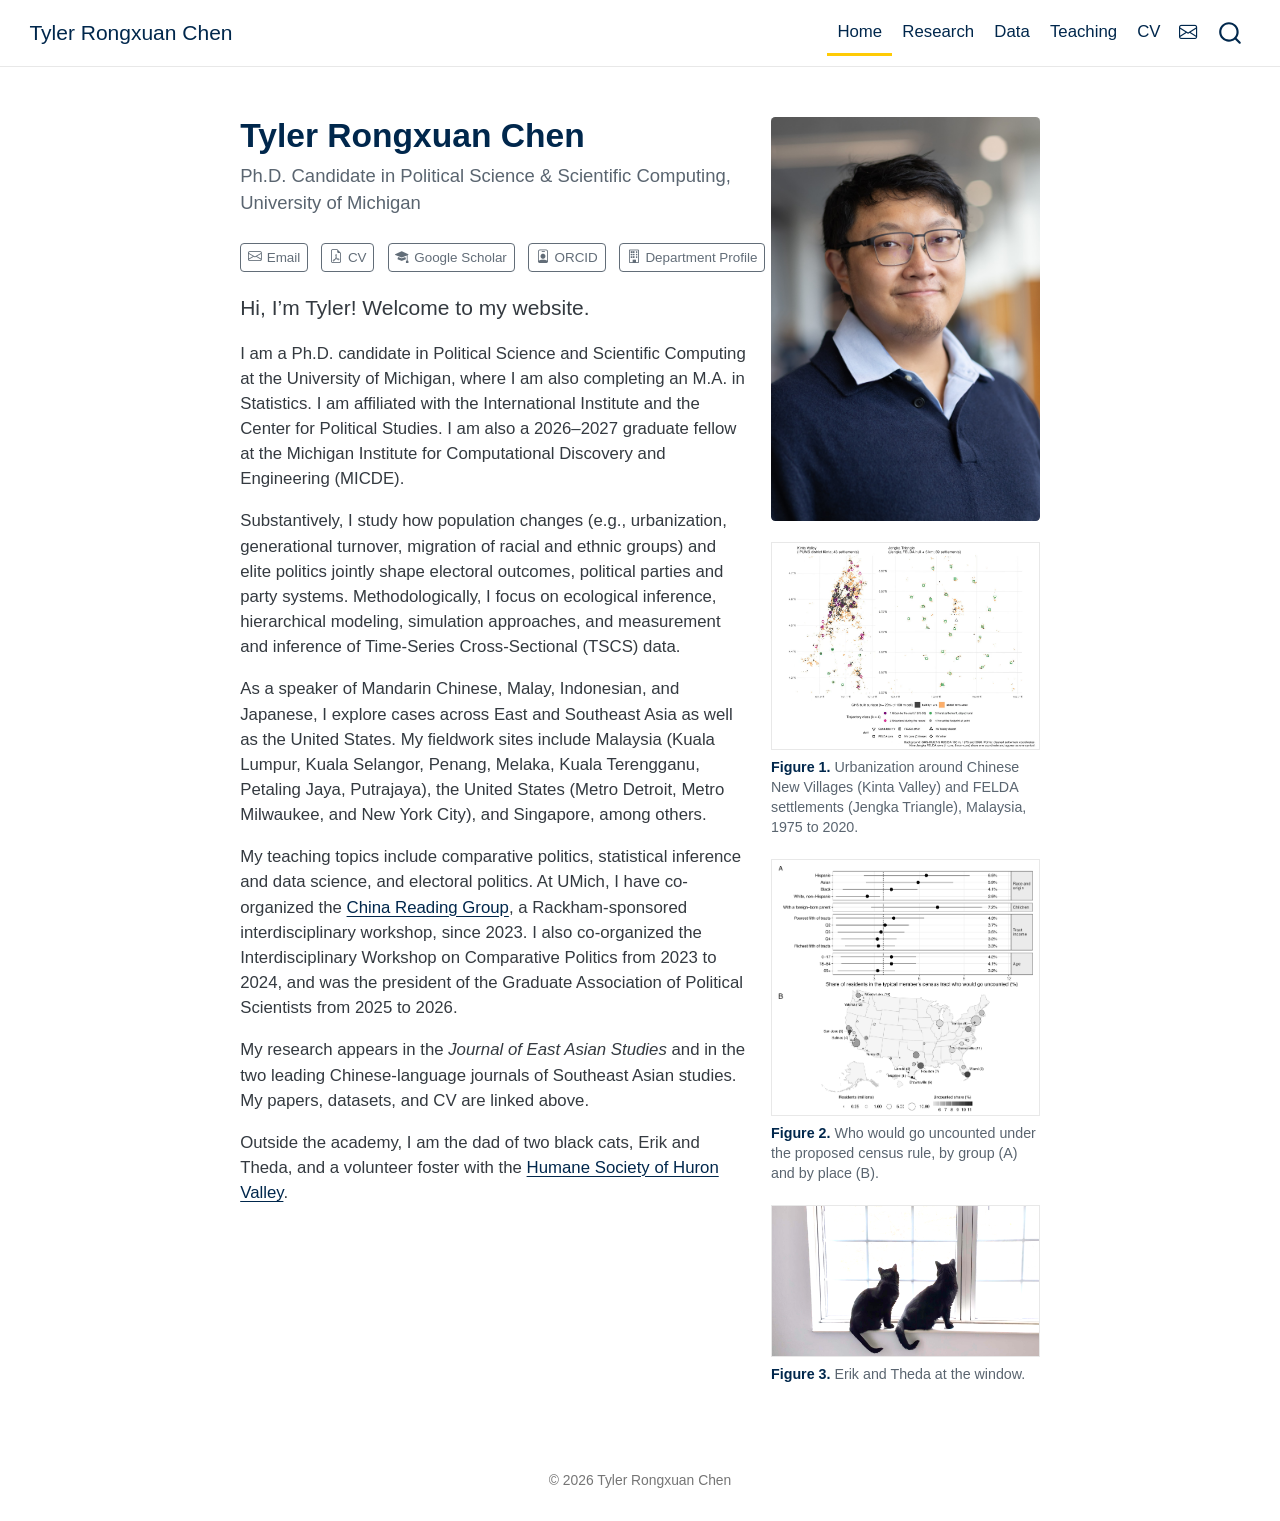
==== commit 0c45f89e: "Publish site 2026-10-26 09:18" ====
--- a/index.html
+++ b/index.html
@@ -6,7 +6,6 @@
 
 <meta name="viewport" content="width=device-width, initial-scale=1.0, user-scalable=yes">
 
-<meta name="description" content="Tyler Rongxuan Chen is a Ph.D.&nbsp;candidate at the University of Michigan studying the elite origins and the societal foundations of political parties and party systems across Malaysia, East and Southeast Asia, and the United States, and building the ecological-inference tools the questions require.">
 
 <title>Tyler Rongxuan Chen</title>
 <style>
@@ -78,11 +77,11 @@
 
 
 <meta property="og:title" content="Tyler Rongxuan Chen">
-<meta property="og:description" content="Tyler Rongxuan Chen is a Ph.D.&nbsp;candidate at the University of Michigan studying the elite origins and the societal foundations of political parties and party systems across Malaysia, East and Southeast Asia, and the United States, and building the ecological-inference tools the questions require.">
+<meta property="og:description" content="Ph.D.&nbsp;Candidate in Political Science &amp; Scientific Computing, University of Michigan">
 <meta property="og:image" content="https://tylerrongxuanchen.github.io/assets/profile.jpg">
 <meta property="og:site_name" content="Tyler Rongxuan Chen">
 <meta name="twitter:title" content="Tyler Rongxuan Chen">
-<meta name="twitter:description" content="Tyler Rongxuan Chen is a Ph.D.&nbsp;candidate at the University of Michigan studying the elite origins and the societal foundations of political parties and party systems across Malaysia, East and Southeast Asia, and the United States, and building the ecological-inference tools the questions require.">
+<meta name="twitter:description" content="Ph.D.&nbsp;Candidate in Political Science &amp; Scientific Computing, University of Michigan">
 <meta name="twitter:image" content="https://tylerrongxuanchen.github.io/assets/profile.jpg">
 <meta name="twitter:card" content="summary_large_image">
 </head>
@@ -150,11 +149,6 @@
 <h1 class="title">Tyler Rongxuan Chen</h1>
 <p class="subtitle lead">Ph.D.&nbsp;Candidate in Political Science &amp; Scientific Computing, University of Michigan</p>
 </div>
-<div>
-  <div class="description">
-    Tyler Rongxuan Chen is a Ph.D.&nbsp;candidate at the University of Michigan studying the elite origins and the societal foundations of political parties and party systems across Malaysia, East and Southeast Asia, and the United States, and building the ecological-inference tools the questions require.
-  </div>
-</div>
 <div class="quarto-title-meta">
   </div>
 </header> <div class="about-links">
@@ -182,15 +176,15 @@
       <div class="about-contents"><main class="content" id="quarto-document-content">
 <div class="policy-figs">
 <div class="policy-fig">
-<p><a href="assets/fig_urbanization.jpg" class="lightbox" data-gallery="policy-figs" data-glightbox="description: .lightbox-desc-1;"><img src="assets/fig_urbanization.jpg" class="img-fluid" alt="Map of two Malaysian settlement regions, Kinta Valley and the Jengka Triangle, showing built surface in 1975 and added by 2020, with settlements colored by urbanization trajectory."></a></p>
+<p><a href="assets/fig_urbanization.jpg" class="lightbox" data-glightbox="description: .lightbox-desc-1;" data-gallery="policy-figs"><img src="assets/fig_urbanization.jpg" class="img-fluid" alt="Map of two Malaysian settlement regions, Kinta Valley and the Jengka Triangle, showing built surface in 1975 and added by 2020, with settlements colored by urbanization trajectory."></a></p>
 <p><strong>Figure 1.</strong> Urbanization around Chinese New Villages (Kinta Valley) and FELDA settlements (Jengka Triangle), Malaysia, 1975 to 2020.</p>
 </div>
 <div class="policy-fig">
-<p><a href="assets/fig_census_exposure.png" class="lightbox" data-gallery="policy-figs" data-glightbox="description: .lightbox-desc-2;"><img src="assets/fig_census_exposure.png" class="img-fluid" alt="Panel A shows the share of residents in the typical member's census tract who would go uncounted, by race and origin, parentage, tract income, and age. Panel B maps places by number of residents and uncounted share."></a></p>
+<p><a href="assets/fig_census_exposure.png" class="lightbox" data-glightbox="description: .lightbox-desc-2;" data-gallery="policy-figs"><img src="assets/fig_census_exposure.png" class="img-fluid" alt="Panel A shows the share of residents in the typical member's census tract who would go uncounted, by race and origin, parentage, tract income, and age. Panel B maps places by number of residents and uncounted share."></a></p>
 <p><strong>Figure 2.</strong> Who would go uncounted under the proposed census rule, by group (A) and by place (B).</p>
 </div>
 <div class="policy-fig">
-<p><a href="assets/fig_erik_theda.jpg" class="lightbox" data-gallery="policy-figs" data-glightbox="description: .lightbox-desc-3;"><img src="assets/fig_erik_theda.jpg" class="img-fluid" alt="Two black cats sit side by side on a windowsill with their backs to the camera, looking out at a pine tree."></a></p>
+<p><a href="assets/fig_erik_theda.jpg" class="lightbox" data-glightbox="description: .lightbox-desc-3;" data-gallery="policy-figs"><img src="assets/fig_erik_theda.jpg" class="img-fluid" alt="Two black cats sit side by side on a windowsill with their backs to the camera, looking out at a pine tree."></a></p>
 <p><strong>Figure 3.</strong> Erik and Theda at the window.</p>
 </div>
 </div>
@@ -221,12 +215,11 @@
 <div class="lead">
 <p>Hi, I’m Tyler! Welcome to my website.</p>
 </div>
-<p>I am a Ph.D.&nbsp;candidate in Political Science and Scientific Computing at the University of Michigan, where I am also completing an M.A.&nbsp;in Statistics. I study the relationship between political parties and the populations beneath them. Party systems stand on social groups, and I ask what happens when the groups move. My work combines comparative politics, with a focus on dominant parties and communal politics in Southeast and East Asia, and political methodology, with a focus on ecological inference and modeling of Time-Series Cross-Sectional (TSCS) data. I read my cases in Chinese, Malay, Indonesian, and Japanese. I am affiliated with the International Institute and the Center for Political Studies. I am also a 2026–2027 graduate fellow at the Michigan Institute for Computational Discovery and Engineering (MICDE).</p>
-<p>My dissertation, <em>Moving Ground: Three Papers on Elites, Voters, and the Breakdown of Dominant Party Systems</em>, asks how parties that dominated their countries’ politics for decades lose the ability to dominate. Breakdown, I argue, takes two forces meeting. Populations shift beneath the party, and defecting elites attach their new vehicles to the ground that has moved. The first paper <em>Choosing Voters</em> shows how competitive authoritarian regimes can combine population policy and categorical redistricting to build electoral districts that can sustain their rule through multiple elections. The second paper <em>Dancing with Hands Tied</em> follows 4,638 candidate-elections across Malaysia’s UMNO, Japan’s LDP, and Taiwan’s KMT to show that defection ends dominance only when a breakaway party captures a social cleavage the parent cannot absorb. The third paper builds BACH, a simulation-based ecological-inference framework that recovers how each demographic subgroup votes from aggregate election returns. Some of my other work discusses party politics in democratic and non-democratic cases, including China. I have co-organized the <a href="https://sites.lsa.umich.edu/crg/">China Reading Group</a>, a Rackham-sponsored interdisciplinary workshop, since 2023. I also co-organized the Interdisciplinary Workshop on Comparative Politics and was the president of the Graduate Association of Political Scientists from 2025 to 2026.</p>
-<p>The plan is for the dissertation to grow into a book, <em>The Tower of Babel We Bury</em>. The dissertation takes the groups as given and shows how their movement breaks parties. The book asks where the groups came from. Parties do not merely mobilize social groups. They make them, and campaigning on a made group means burying the differences inside it. The book follows buried difference from its colonial origins to its resurfacing across Malaysia, Taiwan, and the United States. My fieldwork runs from the Malay neighborhoods of Kuala Lumpur and the coastal villages of Terengganu to the Detroit suburbs and New York City’s three Chinatowns.</p>
-<p>My research appears in the <em>Journal of East Asian Studies</em> and, with Congcong Fu, in the two leading Chinese-language journals of Southeast Asian studies. Three further papers are under review. I study what happens when the ground beneath a party shifts, and I build the instruments to measure it.</p>
-<p>My papers, datasets, and CV are linked above.</p>
-<p>I am on the 2026–27 academic job market.</p>
+<p>I am a Ph.D.&nbsp;candidate in Political Science and Scientific Computing at the University of Michigan, where I am also completing an M.A.&nbsp;in Statistics. I am affiliated with the International Institute and the Center for Political Studies. I am also a 2026–2027 graduate fellow at the Michigan Institute for Computational Discovery and Engineering (MICDE).</p>
+<p>Substantively, I study how population changes (e.g., urbanization, generational turnover, migration of racial and ethnic groups) and elite politics jointly shape electoral outcomes, political parties and party systems. Methodologically, I focus on ecological inference, hierarchical modeling, simulation approaches, and measurement and inference of Time-Series Cross-Sectional (TSCS) data.</p>
+<p>As a speaker of Mandarin Chinese, Malay, Indonesian, and Japanese, I explore cases across East and Southeast Asia as well as the United States. My fieldwork sites include Malaysia (Kuala Lumpur, Kuala Selangor, Penang, Melaka, Kuala Terengganu, Petaling Jaya, Putrajaya), the United States (Metro Detroit, Metro Milwaukee, and New York City), and Singapore, among others.</p>
+<p>My teaching topics include comparative politics, statistical inference and data science, and electoral politics. At UMich, I have co-organized the <a href="https://sites.lsa.umich.edu/crg/">China Reading Group</a>, a Rackham-sponsored interdisciplinary workshop, since 2023. I also co-organized the Interdisciplinary Workshop on Comparative Politics from 2023 to 2024, and was the president of the Graduate Association of Political Scientists from 2025 to 2026.</p>
+<p>My research appears in the <em>Journal of East Asian Studies</em> and in the two leading Chinese-language journals of Southeast Asian studies. My papers, datasets, and CV are linked above.</p>
 <p>Outside the academy, I am the dad of two black cats, Erik and Theda, and a volunteer foster with the <a href="https://www.hshv.org/">Humane Society of Huron Valley</a>.</p>
 <script type="application/ld+json">
 {
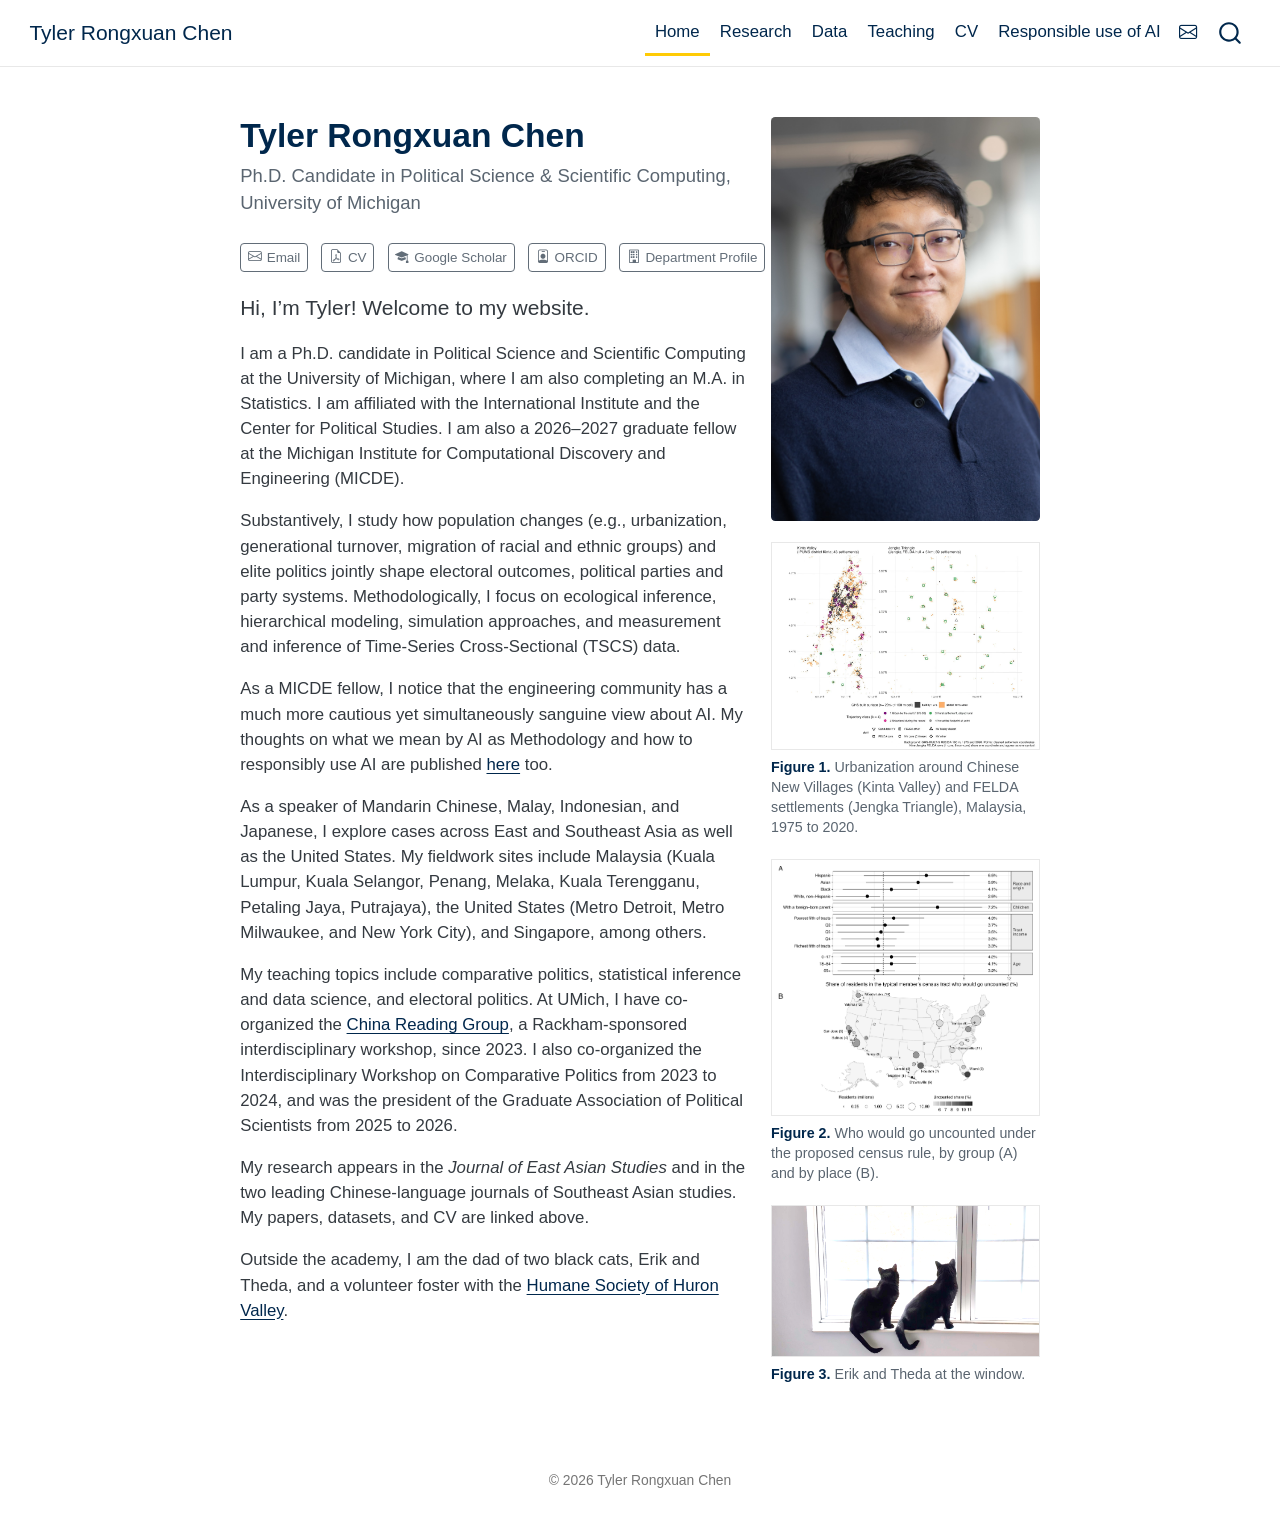
==== commit ea93e03c: "Publish site 2026-11-02 21:11" ====
--- a/index.html
+++ b/index.html
@@ -43,7 +43,7 @@
 <link href="site_libs/quarto-html/quarto-syntax-highlighting-64a204ab8560d761af7679ceaba22944.css" rel="stylesheet" id="quarto-text-highlighting-styles">
 <script src="site_libs/bootstrap/bootstrap.min.js"></script>
 <link href="site_libs/bootstrap/bootstrap-icons.css" rel="stylesheet">
-<link href="site_libs/bootstrap/bootstrap-eb3398a969c395e9f1d184f78f2f8f6f.min.css" rel="stylesheet" append-hash="true" id="quarto-bootstrap" data-mode="light">
+<link href="site_libs/bootstrap/bootstrap-3b9a1a754504e1b850b1dd8a94b11211.min.css" rel="stylesheet" append-hash="true" id="quarto-bootstrap" data-mode="light">
 <script src="site_libs/quarto-contrib/glightbox/glightbox.min.js"></script>
 <link href="site_libs/quarto-contrib/glightbox/glightbox.min.css" rel="stylesheet">
 <link href="site_libs/quarto-contrib/glightbox/lightbox.css" rel="stylesheet">
@@ -123,6 +123,10 @@
     <a class="nav-link" href="./cv.html"> 
 <span class="menu-text">CV</span></a>
   </li>  
+  <li class="nav-item">
+    <a class="nav-link" href="./ai.html"> 
+<span class="menu-text">Responsible use of AI</span></a>
+  </li>  
   <li class="nav-item compact">
     <a class="nav-link" href="mailto:tylercr@umich.edu"> <i class="bi bi-envelope" role="img" aria-label="Email">
 </i> 
@@ -176,15 +180,15 @@
       <div class="about-contents"><main class="content" id="quarto-document-content">
 <div class="policy-figs">
 <div class="policy-fig">
-<p><a href="assets/fig_urbanization.jpg" class="lightbox" data-glightbox="description: .lightbox-desc-1;" data-gallery="policy-figs"><img src="assets/fig_urbanization.jpg" class="img-fluid" alt="Map of two Malaysian settlement regions, Kinta Valley and the Jengka Triangle, showing built surface in 1975 and added by 2020, with settlements colored by urbanization trajectory."></a></p>
+<p><a href="assets/fig_urbanization.jpg" class="lightbox" data-gallery="policy-figs" data-glightbox="description: .lightbox-desc-1;"><img src="assets/fig_urbanization.jpg" class="img-fluid" alt="Map of two Malaysian settlement regions, Kinta Valley and the Jengka Triangle, showing built surface in 1975 and added by 2020, with settlements colored by urbanization trajectory."></a></p>
 <p><strong>Figure 1.</strong> Urbanization around Chinese New Villages (Kinta Valley) and FELDA settlements (Jengka Triangle), Malaysia, 1975 to 2020.</p>
 </div>
 <div class="policy-fig">
-<p><a href="assets/fig_census_exposure.png" class="lightbox" data-glightbox="description: .lightbox-desc-2;" data-gallery="policy-figs"><img src="assets/fig_census_exposure.png" class="img-fluid" alt="Panel A shows the share of residents in the typical member's census tract who would go uncounted, by race and origin, parentage, tract income, and age. Panel B maps places by number of residents and uncounted share."></a></p>
+<p><a href="assets/fig_census_exposure.png" class="lightbox" data-gallery="policy-figs" data-glightbox="description: .lightbox-desc-2;"><img src="assets/fig_census_exposure.png" class="img-fluid" alt="Panel A shows the share of residents in the typical member's census tract who would go uncounted, by race and origin, parentage, tract income, and age. Panel B maps places by number of residents and uncounted share."></a></p>
 <p><strong>Figure 2.</strong> Who would go uncounted under the proposed census rule, by group (A) and by place (B).</p>
 </div>
 <div class="policy-fig">
-<p><a href="assets/fig_erik_theda.jpg" class="lightbox" data-glightbox="description: .lightbox-desc-3;" data-gallery="policy-figs"><img src="assets/fig_erik_theda.jpg" class="img-fluid" alt="Two black cats sit side by side on a windowsill with their backs to the camera, looking out at a pine tree."></a></p>
+<p><a href="assets/fig_erik_theda.jpg" class="lightbox" data-gallery="policy-figs" data-glightbox="description: .lightbox-desc-3;"><img src="assets/fig_erik_theda.jpg" class="img-fluid" alt="Two black cats sit side by side on a windowsill with their backs to the camera, looking out at a pine tree."></a></p>
 <p><strong>Figure 3.</strong> Erik and Theda at the window.</p>
 </div>
 </div>
@@ -217,6 +221,7 @@
 </div>
 <p>I am a Ph.D.&nbsp;candidate in Political Science and Scientific Computing at the University of Michigan, where I am also completing an M.A.&nbsp;in Statistics. I am affiliated with the International Institute and the Center for Political Studies. I am also a 2026–2027 graduate fellow at the Michigan Institute for Computational Discovery and Engineering (MICDE).</p>
 <p>Substantively, I study how population changes (e.g., urbanization, generational turnover, migration of racial and ethnic groups) and elite politics jointly shape electoral outcomes, political parties and party systems. Methodologically, I focus on ecological inference, hierarchical modeling, simulation approaches, and measurement and inference of Time-Series Cross-Sectional (TSCS) data.</p>
+<p>As a MICDE fellow, I notice that the engineering community has a much more cautious yet simultaneously sanguine view about AI. My thoughts on what we mean by AI as Methodology and how to responsibly use AI are published <a href="ai.html">here</a> too.</p>
 <p>As a speaker of Mandarin Chinese, Malay, Indonesian, and Japanese, I explore cases across East and Southeast Asia as well as the United States. My fieldwork sites include Malaysia (Kuala Lumpur, Kuala Selangor, Penang, Melaka, Kuala Terengganu, Petaling Jaya, Putrajaya), the United States (Metro Detroit, Metro Milwaukee, and New York City), and Singapore, among others.</p>
 <p>My teaching topics include comparative politics, statistical inference and data science, and electoral politics. At UMich, I have co-organized the <a href="https://sites.lsa.umich.edu/crg/">China Reading Group</a>, a Rackham-sponsored interdisciplinary workshop, since 2023. I also co-organized the Interdisciplinary Workshop on Comparative Politics from 2023 to 2024, and was the president of the Graduate Association of Political Scientists from 2025 to 2026.</p>
 <p>My research appears in the <em>Journal of East Asian Studies</em> and in the two leading Chinese-language journals of Southeast Asian studies. My papers, datasets, and CV are linked above.</p>
